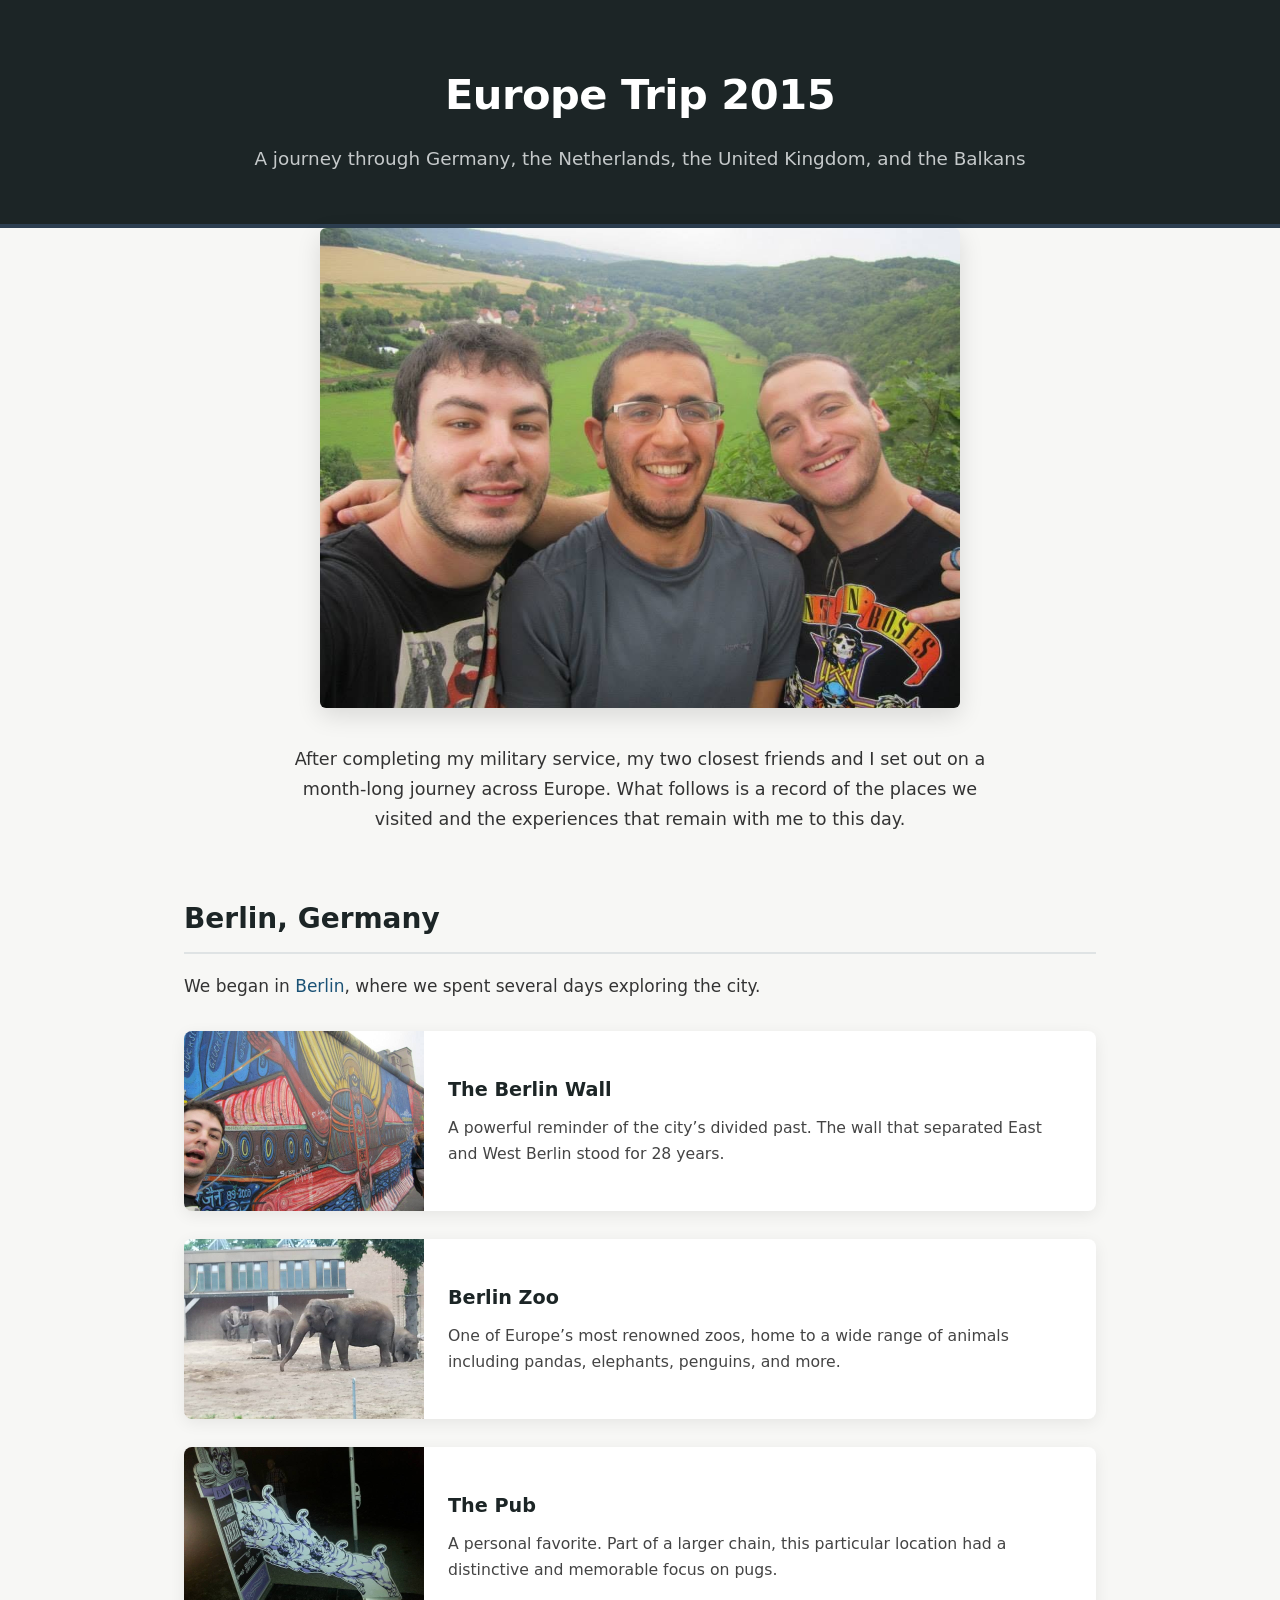
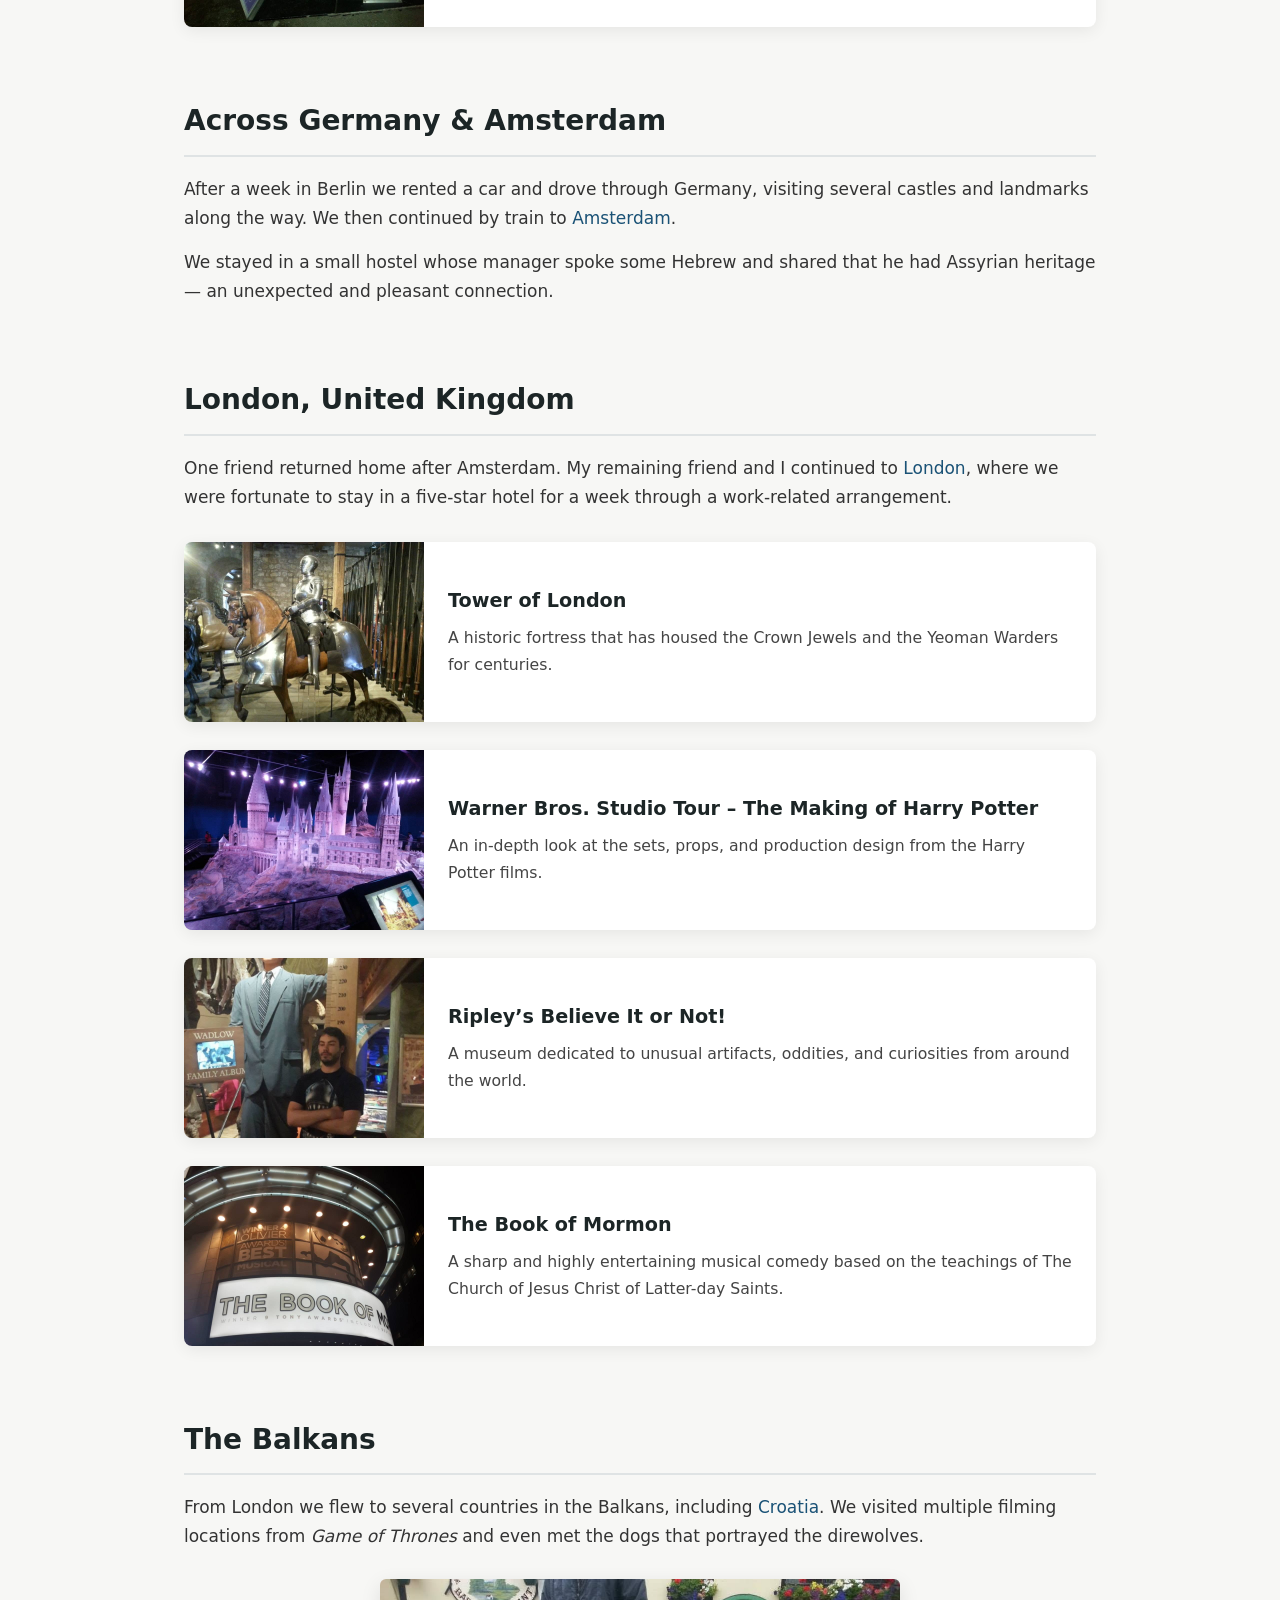
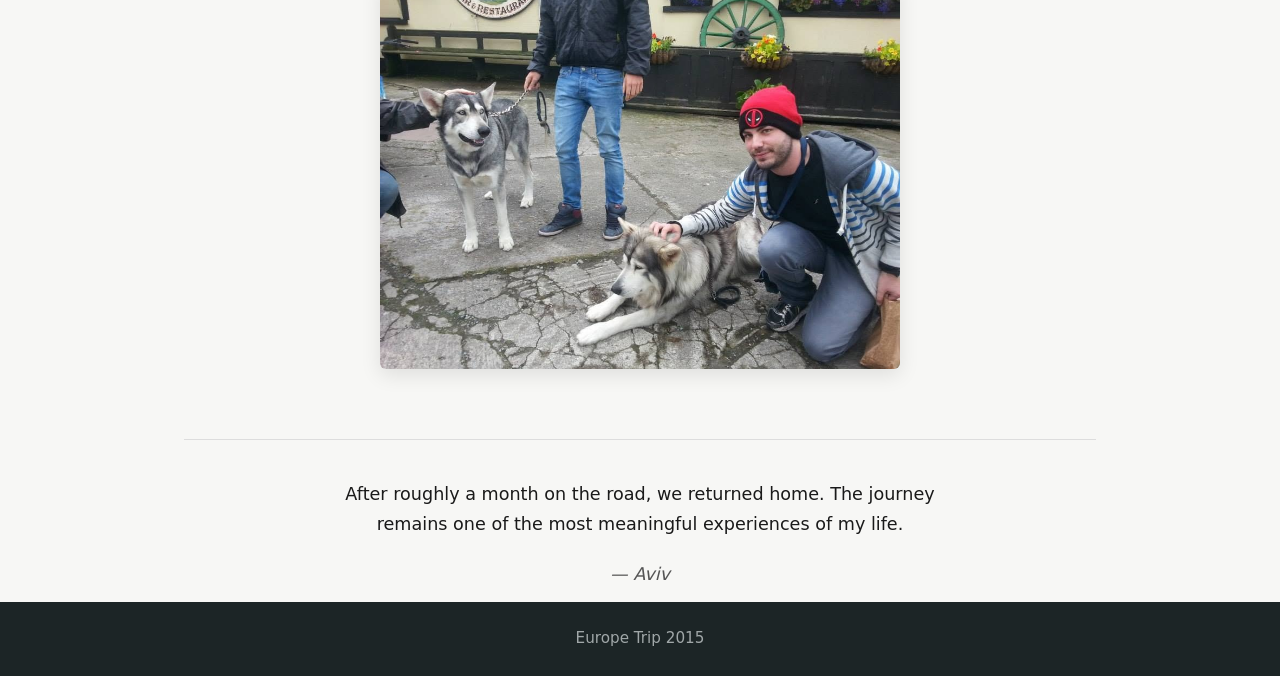
==== index.html @ 58990730 "Rename aindex.html to index.html" ====
<!DOCTYPE html>
<html lang="en">
<head>
    <meta charset="UTF-8">
    <meta name="viewport" content="width=device-width, initial-scale=1.0">
    <title>Europe Trip 2015 | Aviv</title>
    <link rel="stylesheet" href="styleai.css">
</head>
<body>
    <header>
        <div class="container">
            <h1>Europe Trip 2015</h1>
            <p class="subtitle">A journey through Germany, the Netherlands, the United Kingdom, and the Balkans</p>
        </div>
    </header>

    <main class="container">
        <section class="intro">
            <img src="pics/us 3.jpeg" alt="Friends during the Europe trip" class="hero-image">
            <p>
                After completing my military service, my two closest friends and I set out on a month-long journey across Europe. 
                What follows is a record of the places we visited and the experiences that remain with me to this day.
            </p>
        </section>

        <!-- Berlin -->
        <section class="destination">
            <h2>Berlin, Germany</h2>
            <p>
                We began in <a href="https://en.wikipedia.org/wiki/Berlin" target="_blank">Berlin</a>, where we spent several days exploring the city.
            </p>

            <div class="places">
                <article class="place">
                    <img src="pics/berlinwall.jpeg" alt="Berlin Wall">
                    <div class="place-content">
                        <h3><a href="https://www.stiftung-berliner-mauer.de/en/topics/berlin-wall" target="_blank">The Berlin Wall</a></h3>
                        <p>A powerful reminder of the city’s divided past. The wall that separated East and West Berlin stood for 28 years.</p>
                    </div>
                </article>

                <article class="place">
                    <img src="pics/elephants.jpeg" alt="Berlin Zoo">
                    <div class="place-content">
                        <h3><a href="https://www.zoo-berlin.de/en/latest/panda-blog" target="_blank">Berlin Zoo</a></h3>
                        <p>One of Europe’s most renowned zoos, home to a wide range of animals including pandas, elephants, penguins, and more.</p>
                    </div>
                </article>

                <article class="place">
                    <img src="pics/thepub.jpeg" alt="The Pub Berlin">
                    <div class="place-content">
                        <h3><a href="https://www.thepubworld.com/de/berlin/?lng=en" target="_blank">The Pub</a></h3>
                        <p>A personal favorite. Part of a larger chain, this particular location had a distinctive and memorable focus on pugs.</p>
                    </div>
                </article>
            </div>
        </section>

        <!-- Germany to Amsterdam -->
        <section class="destination">
            <h2>Across Germany & Amsterdam</h2>
            <p>
                After a week in Berlin we rented a car and drove through Germany, visiting several castles and landmarks along the way. 
                We then continued by train to <a href="https://en.wikipedia.org/wiki/Amsterdam" target="_blank">Amsterdam</a>.
            </p>
            <p>
                We stayed in a small hostel whose manager spoke some Hebrew and shared that he had Assyrian heritage — an unexpected and pleasant connection.
            </p>
        </section>

        <!-- London -->
        <section class="destination">
            <h2>London, United Kingdom</h2>
            <p>
                One friend returned home after Amsterdam. My remaining friend and I continued to 
                <a href="https://en.wikipedia.org/wiki/London" target="_blank">London</a>, where we were fortunate to stay in a five-star hotel for a week through a work-related arrangement.
            </p>

            <div class="places">
                <article class="place">
                    <img src="pics/londontower.jpeg" alt="Tower of London">
                    <div class="place-content">
                        <h3><a href="https://www.hrp.org.uk/tower-of-london/" target="_blank">Tower of London</a></h3>
                        <p>A historic fortress that has housed the Crown Jewels and the Yeoman Warders for centuries.</p>
                    </div>
                </article>

                <article class="place">
                    <img src="pics/harrypotter.jpeg" alt="Warner Bros. Studio Tour">
                    <div class="place-content">
                        <h3><a href="https://www.wbstudiotour.co.uk/" target="_blank">Warner Bros. Studio Tour – The Making of Harry Potter</a></h3>
                        <p>An in-depth look at the sets, props, and production design from the Harry Potter films.</p>
                    </div>
                </article>

                <article class="place">
                    <img src="pics/ripley.jpeg" alt="Ripley's Believe It or Not">
                    <div class="place-content">
                        <h3><a href="https://www.ripleys.com/" target="_blank">Ripley’s Believe It or Not!</a></h3>
                        <p>A museum dedicated to unusual artifacts, oddities, and curiosities from around the world.</p>
                    </div>
                </article>

                <article class="place">
                    <img src="pics/mormon.jpeg" alt="The Book of Mormon">
                    <div class="place-content">
                        <h3><a href="https://thebookofmormonmusical.com/" target="_blank">The Book of Mormon</a></h3>
                        <p>A sharp and highly entertaining musical comedy based on the teachings of The Church of Jesus Christ of Latter-day Saints.</p>
                    </div>
                </article>
            </div>
        </section>

        <!-- Balkans -->
        <section class="destination">
            <h2>The Balkans</h2>
            <p>
                From London we flew to several countries in the Balkans, including 
                <a href="https://en.wikipedia.org/wiki/Croatia" target="_blank">Croatia</a>. 
                We visited multiple filming locations from <em>Game of Thrones</em> and even met the dogs that portrayed the direwolves.
            </p>
            <img src="pics/direwolves.jpeg" alt="Direwolf dogs from Game of Thrones" class="single-image">
        </section>

        <section class="closing">
            <p>
                After roughly a month on the road, we returned home. The journey remains one of the most meaningful experiences of my life.
            </p>
            <p class="signature">— Aviv</p>
        </section>
    </main>

    <footer>
        <div class="container">
            <p>Europe Trip 2015</p>
        </div>
    </footer>
</body>
</html>
---- styleai.css ----
/* ===== Base Reset & Typography ===== */
* {
    margin: 0;
    padding: 0;
    box-sizing: border-box;
}

body {
    font-family: "Segoe UI", system-ui, -apple-system, BlinkMacSystemFont, Roboto, "Helvetica Neue", Arial, sans-serif;
    line-height: 1.7;
    color: #1a1a1a;
    background-color: #f7f7f5;
    font-size: 17px;
}

/* ===== Layout ===== */
.container {
    max-width: 960px;
    margin: 0 auto;
    padding: 0 24px;
}

/* ===== Header ===== */
header {
    background-color: #1c2526;
    color: #ffffff;
    padding: 60px 0 50px;
    text-align: center;
    border-bottom: 4px solid #2c3e50;
}

header h1 {
    font-size: 2.6rem;
    font-weight: 600;
    letter-spacing: -0.5px;
    margin-bottom: 12px;
}

.subtitle {
    font-size: 1.15rem;
    color: #c5c9ca;
    font-weight: 400;
}

/* ===== Main Content ===== */
main {
    padding: 50px 0 80px;
}

.intro {
    text-align: center;
    margin-bottom: 60px;
}

.hero-image {
    width: 100%;
    max-width: 640px;
    height: auto;
    border-radius: 6px;
    box-shadow: 0 8px 24px rgba(0, 0, 0, 0.12);
    margin-bottom: 28px;
}

.intro p {
    max-width: 700px;
    margin: 0 auto;
    font-size: 1.1rem;
    color: #333;
}

/* ===== Destination Sections ===== */
.destination {
    margin-bottom: 70px;
}

.destination h2 {
    font-size: 1.75rem;
    color: #1c2526;
    margin-bottom: 18px;
    padding-bottom: 10px;
    border-bottom: 2px solid #dfe3e4;
}

.destination > p {
    margin-bottom: 16px;
    color: #333;
}

/* ===== Place Cards ===== */
.places {
    display: grid;
    grid-template-columns: 1fr;
    gap: 28px;
    margin-top: 30px;
}

.place {
    display: flex;
    background: #ffffff;
    border-radius: 8px;
    overflow: hidden;
    box-shadow: 0 4px 16px rgba(0, 0, 0, 0.07);
    transition: transform 0.2s ease, box-shadow 0.2s ease;
}

.place:hover {
    transform: translateY(-3px);
    box-shadow: 0 8px 24px rgba(0, 0, 0, 0.11);
}

.place img {
    width: 240px;
    height: 180px;
    object-fit: cover;
    flex-shrink: 0;
}

.place-content {
    padding: 22px 24px;
    display: flex;
    flex-direction: column;
    justify-content: center;
}

.place h3 {
    font-size: 1.2rem;
    margin-bottom: 8px;
}

.place h3 a {
    color: #1c2526;
    text-decoration: none;
    border-bottom: 1px solid transparent;
    transition: border-color 0.2s ease;
}

.place h3 a:hover {
    border-bottom-color: #1c2526;
}

.place p {
    color: #444;
    font-size: 0.98rem;
}

/* Single image (Balkans) */
.single-image {
    display: block;
    width: 100%;
    max-width: 520px;
    height: auto;
    border-radius: 6px;
    box-shadow: 0 6px 20px rgba(0, 0, 0, 0.1);
    margin: 28px auto 0;
}

/* ===== Closing ===== */
.closing {
    text-align: center;
    margin-top: 60px;
    padding-top: 40px;
    border-top: 1px solid #ddd;
}

.closing p {
    max-width: 640px;
    margin: 0 auto 12px;
    font-size: 1.1rem;
}

.signature {
    font-style: italic;
    color: #555;
    margin-top: 20px !important;
}

/* ===== Links ===== */
a {
    color: #1a5276;
    text-decoration: none;
}

a:hover {
    text-decoration: underline;
}

/* ===== Footer ===== */
footer {
    background-color: #1c2526;
    color: #a0a7a8;
    text-align: center;
    padding: 24px 0;
    font-size: 0.95rem;
}

/* ===== Responsive ===== */
@media (max-width: 700px) {
    header {
        padding: 40px 0 35px;
    }

    header h1 {
        font-size: 2rem;
    }

    .place {
        flex-direction: column;
    }

    .place img {
        width: 100%;
        height: 200px;
    }

    .place-content {
        padding: 18px 20px;
    }
}
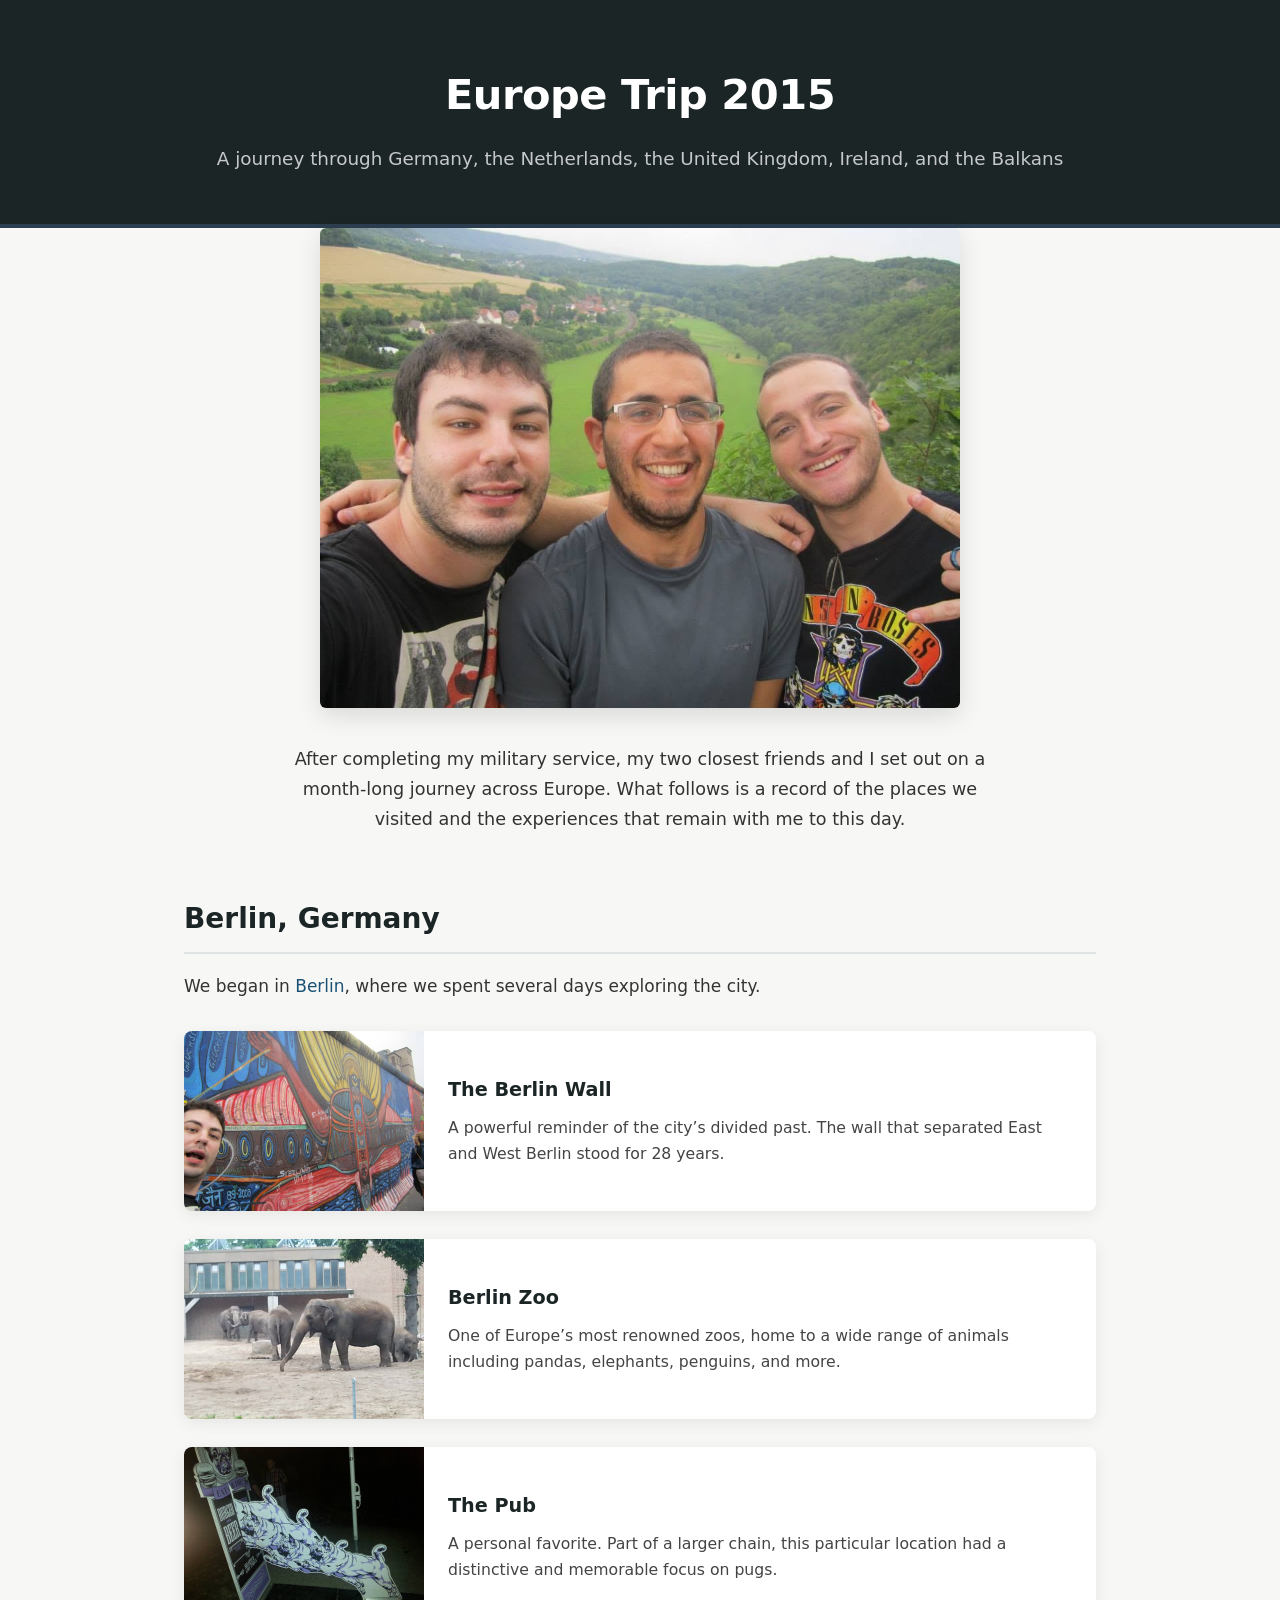
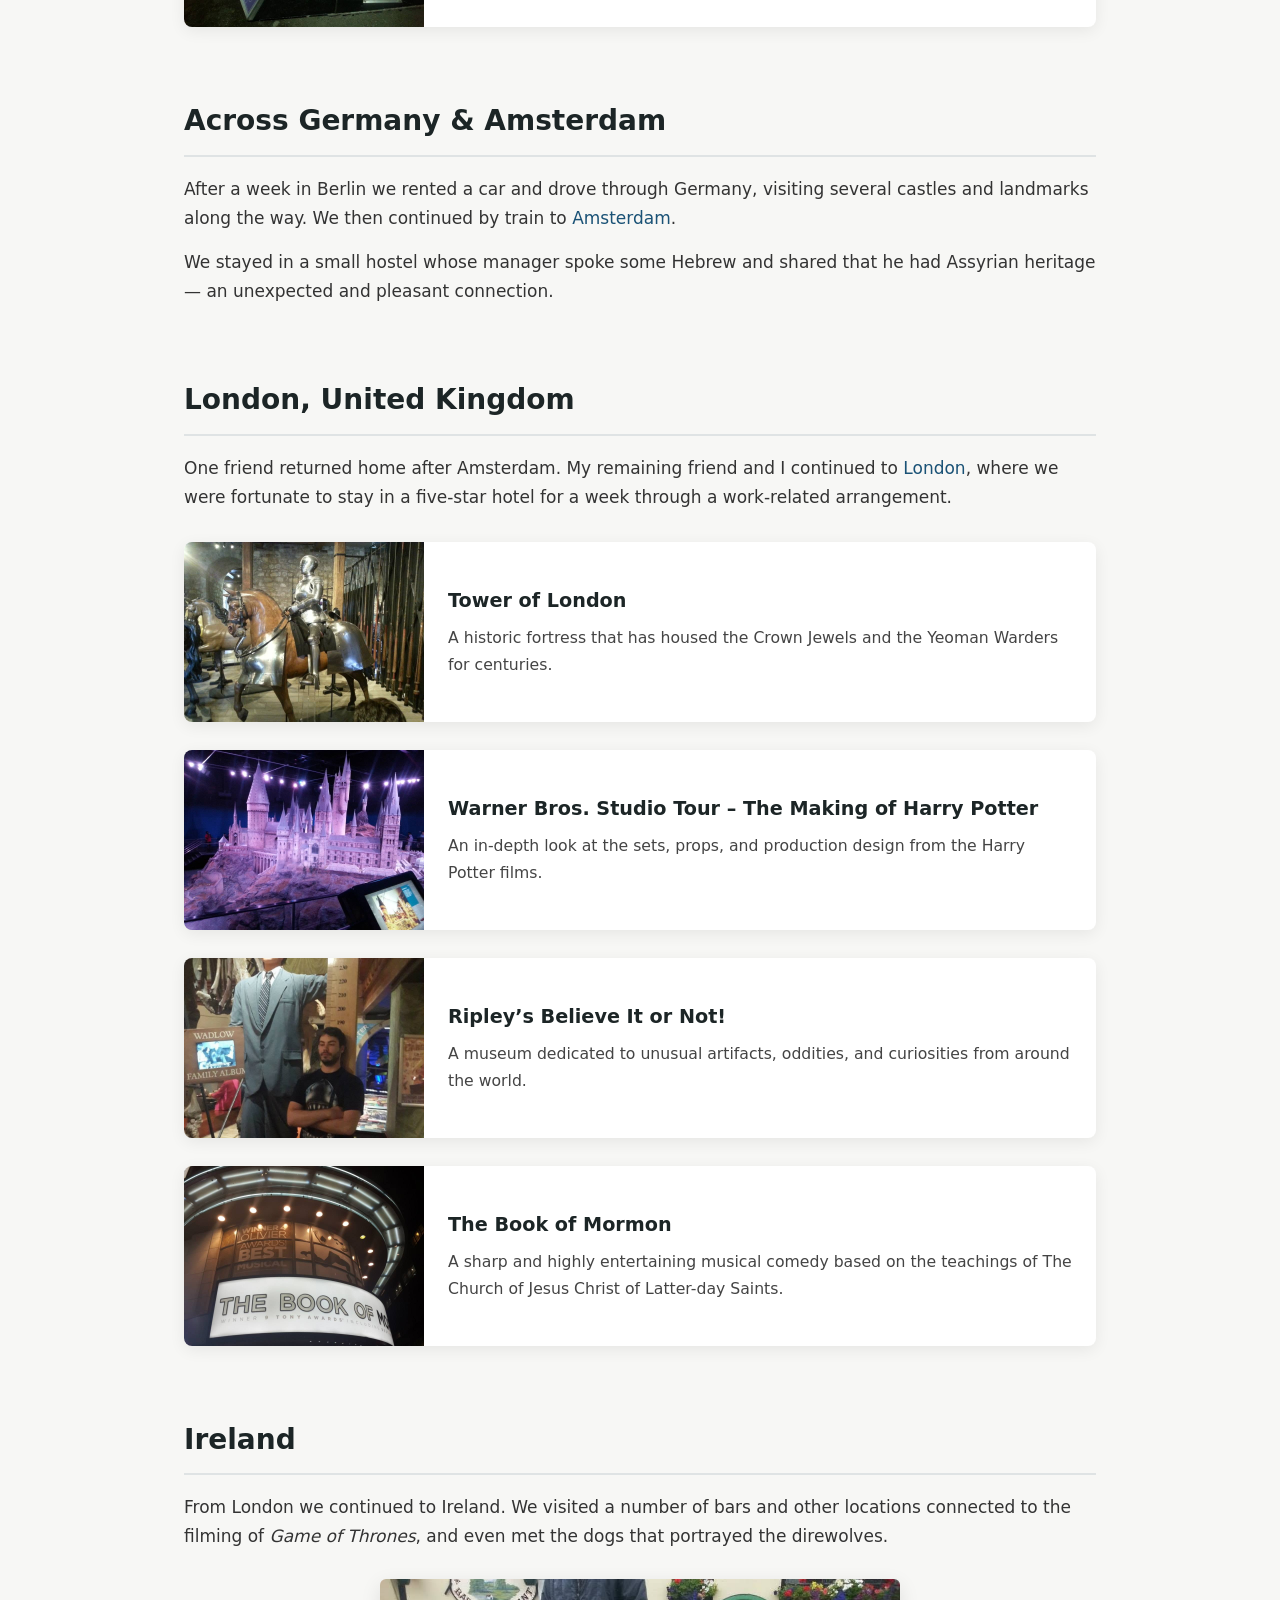
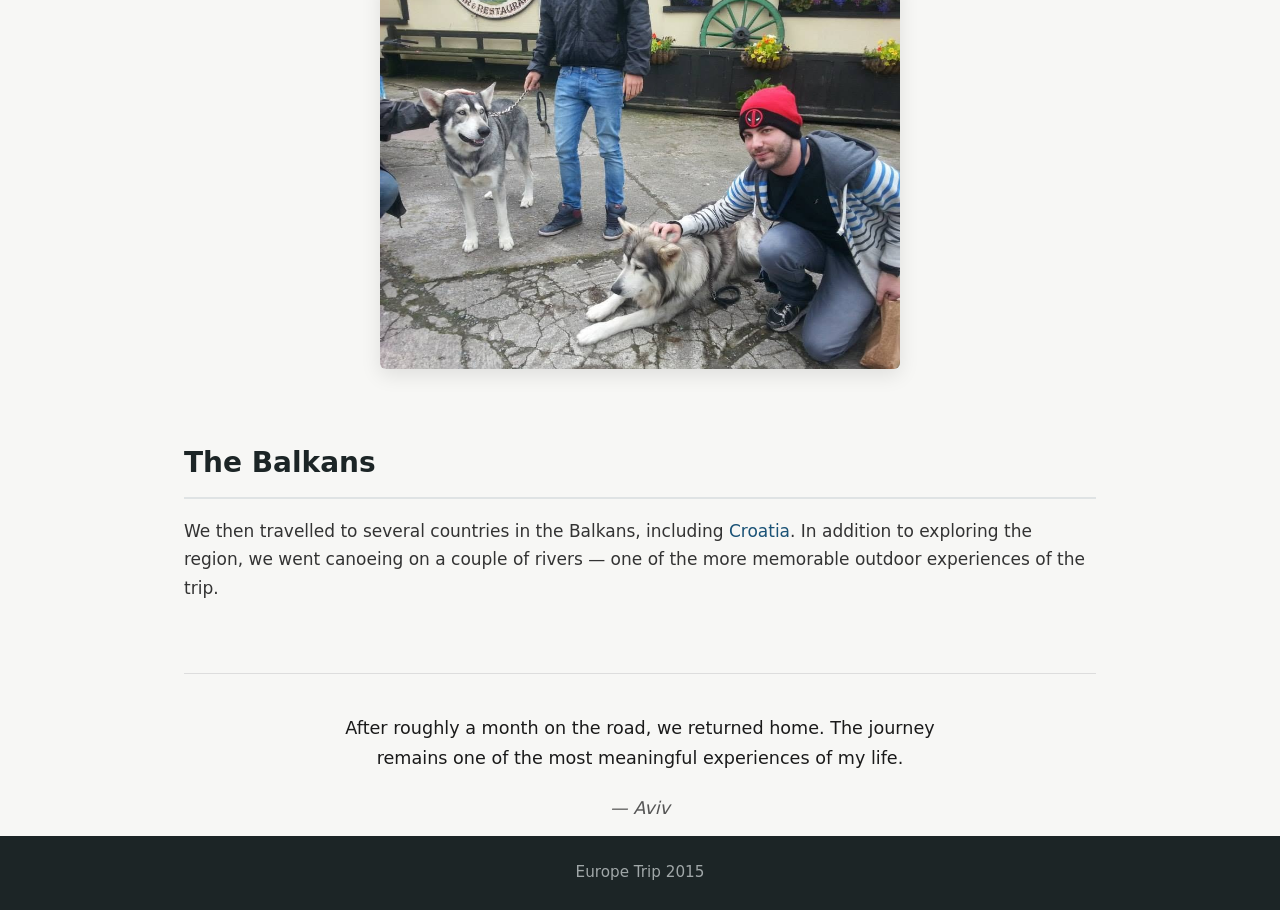
==== commit 0285e453: "Add files via upload" ====
--- a/index.html
+++ b/index.html
@@ -4,13 +4,13 @@
     <meta charset="UTF-8">
     <meta name="viewport" content="width=device-width, initial-scale=1.0">
     <title>Europe Trip 2015 | Aviv</title>
-    <link rel="stylesheet" href="styleai.css">
+    <link rel="stylesheet" href="style.css">
 </head>
 <body>
     <header>
         <div class="container">
             <h1>Europe Trip 2015</h1>
-            <p class="subtitle">A journey through Germany, the Netherlands, the United Kingdom, and the Balkans</p>
+            <p class="subtitle">A journey through Germany, the Netherlands, the United Kingdom, Ireland, and the Balkans</p>
         </div>
     </header>
 
@@ -112,15 +112,24 @@
             </div>
         </section>
 
+        <!-- Ireland -->
+        <section class="destination">
+            <h2>Ireland</h2>
+            <p>
+                From London we continued to Ireland. We visited a number of bars and other locations connected to the filming of 
+                <em>Game of Thrones</em>, and even met the dogs that portrayed the direwolves.
+            </p>
+            <img src="pics/direwolves.jpeg" alt="Direwolf dogs from Game of Thrones" class="single-image">
+        </section>
+
         <!-- Balkans -->
         <section class="destination">
             <h2>The Balkans</h2>
             <p>
-                From London we flew to several countries in the Balkans, including 
+                We then travelled to several countries in the Balkans, including 
                 <a href="https://en.wikipedia.org/wiki/Croatia" target="_blank">Croatia</a>. 
-                We visited multiple filming locations from <em>Game of Thrones</em> and even met the dogs that portrayed the direwolves.
+                In addition to exploring the region, we went canoeing on a couple of rivers — one of the more memorable outdoor experiences of the trip.
             </p>
-            <img src="pics/direwolves.jpeg" alt="Direwolf dogs from Game of Thrones" class="single-image">
         </section>
 
         <section class="closing">
@@ -137,4 +146,4 @@
         </div>
     </footer>
 </body>
-</html>
+</html>
--- a/style.css
+++ b/style.css
@@ -0,0 +1,218 @@
+/* ===== Base Reset & Typography ===== */
+* {
+    margin: 0;
+    padding: 0;
+    box-sizing: border-box;
+}
+
+body {
+    font-family: "Segoe UI", system-ui, -apple-system, BlinkMacSystemFont, Roboto, "Helvetica Neue", Arial, sans-serif;
+    line-height: 1.7;
+    color: #1a1a1a;
+    background-color: #f7f7f5;
+    font-size: 17px;
+}
+
+/* ===== Layout ===== */
+.container {
+    max-width: 960px;
+    margin: 0 auto;
+    padding: 0 24px;
+}
+
+/* ===== Header ===== */
+header {
+    background-color: #1c2526;
+    color: #ffffff;
+    padding: 60px 0 50px;
+    text-align: center;
+    border-bottom: 4px solid #2c3e50;
+}
+
+header h1 {
+    font-size: 2.6rem;
+    font-weight: 600;
+    letter-spacing: -0.5px;
+    margin-bottom: 12px;
+}
+
+.subtitle {
+    font-size: 1.15rem;
+    color: #c5c9ca;
+    font-weight: 400;
+}
+
+/* ===== Main Content ===== */
+main {
+    padding: 50px 0 80px;
+}
+
+.intro {
+    text-align: center;
+    margin-bottom: 60px;
+}
+
+.hero-image {
+    width: 100%;
+    max-width: 640px;
+    height: auto;
+    border-radius: 6px;
+    box-shadow: 0 8px 24px rgba(0, 0, 0, 0.12);
+    margin-bottom: 28px;
+}
+
+.intro p {
+    max-width: 700px;
+    margin: 0 auto;
+    font-size: 1.1rem;
+    color: #333;
+}
+
+/* ===== Destination Sections ===== */
+.destination {
+    margin-bottom: 70px;
+}
+
+.destination h2 {
+    font-size: 1.75rem;
+    color: #1c2526;
+    margin-bottom: 18px;
+    padding-bottom: 10px;
+    border-bottom: 2px solid #dfe3e4;
+}
+
+.destination > p {
+    margin-bottom: 16px;
+    color: #333;
+}
+
+/* ===== Place Cards ===== */
+.places {
+    display: grid;
+    grid-template-columns: 1fr;
+    gap: 28px;
+    margin-top: 30px;
+}
+
+.place {
+    display: flex;
+    background: #ffffff;
+    border-radius: 8px;
+    overflow: hidden;
+    box-shadow: 0 4px 16px rgba(0, 0, 0, 0.07);
+    transition: transform 0.2s ease, box-shadow 0.2s ease;
+}
+
+.place:hover {
+    transform: translateY(-3px);
+    box-shadow: 0 8px 24px rgba(0, 0, 0, 0.11);
+}
+
+.place img {
+    width: 240px;
+    height: 180px;
+    object-fit: cover;
+    flex-shrink: 0;
+}
+
+.place-content {
+    padding: 22px 24px;
+    display: flex;
+    flex-direction: column;
+    justify-content: center;
+}
+
+.place h3 {
+    font-size: 1.2rem;
+    margin-bottom: 8px;
+}
+
+.place h3 a {
+    color: #1c2526;
+    text-decoration: none;
+    border-bottom: 1px solid transparent;
+    transition: border-color 0.2s ease;
+}
+
+.place h3 a:hover {
+    border-bottom-color: #1c2526;
+}
+
+.place p {
+    color: #444;
+    font-size: 0.98rem;
+}
+
+/* Single image (Balkans) */
+.single-image {
+    display: block;
+    width: 100%;
+    max-width: 520px;
+    height: auto;
+    border-radius: 6px;
+    box-shadow: 0 6px 20px rgba(0, 0, 0, 0.1);
+    margin: 28px auto 0;
+}
+
+/* ===== Closing ===== */
+.closing {
+    text-align: center;
+    margin-top: 60px;
+    padding-top: 40px;
+    border-top: 1px solid #ddd;
+}
+
+.closing p {
+    max-width: 640px;
+    margin: 0 auto 12px;
+    font-size: 1.1rem;
+}
+
+.signature {
+    font-style: italic;
+    color: #555;
+    margin-top: 20px !important;
+}
+
+/* ===== Links ===== */
+a {
+    color: #1a5276;
+    text-decoration: none;
+}
+
+a:hover {
+    text-decoration: underline;
+}
+
+/* ===== Footer ===== */
+footer {
+    background-color: #1c2526;
+    color: #a0a7a8;
+    text-align: center;
+    padding: 24px 0;
+    font-size: 0.95rem;
+}
+
+/* ===== Responsive ===== */
+@media (max-width: 700px) {
+    header {
+        padding: 40px 0 35px;
+    }
+
+    header h1 {
+        font-size: 2rem;
+    }
+
+    .place {
+        flex-direction: column;
+    }
+
+    .place img {
+        width: 100%;
+        height: 200px;
+    }
+
+    .place-content {
+        padding: 18px 20px;
+    }
+}
